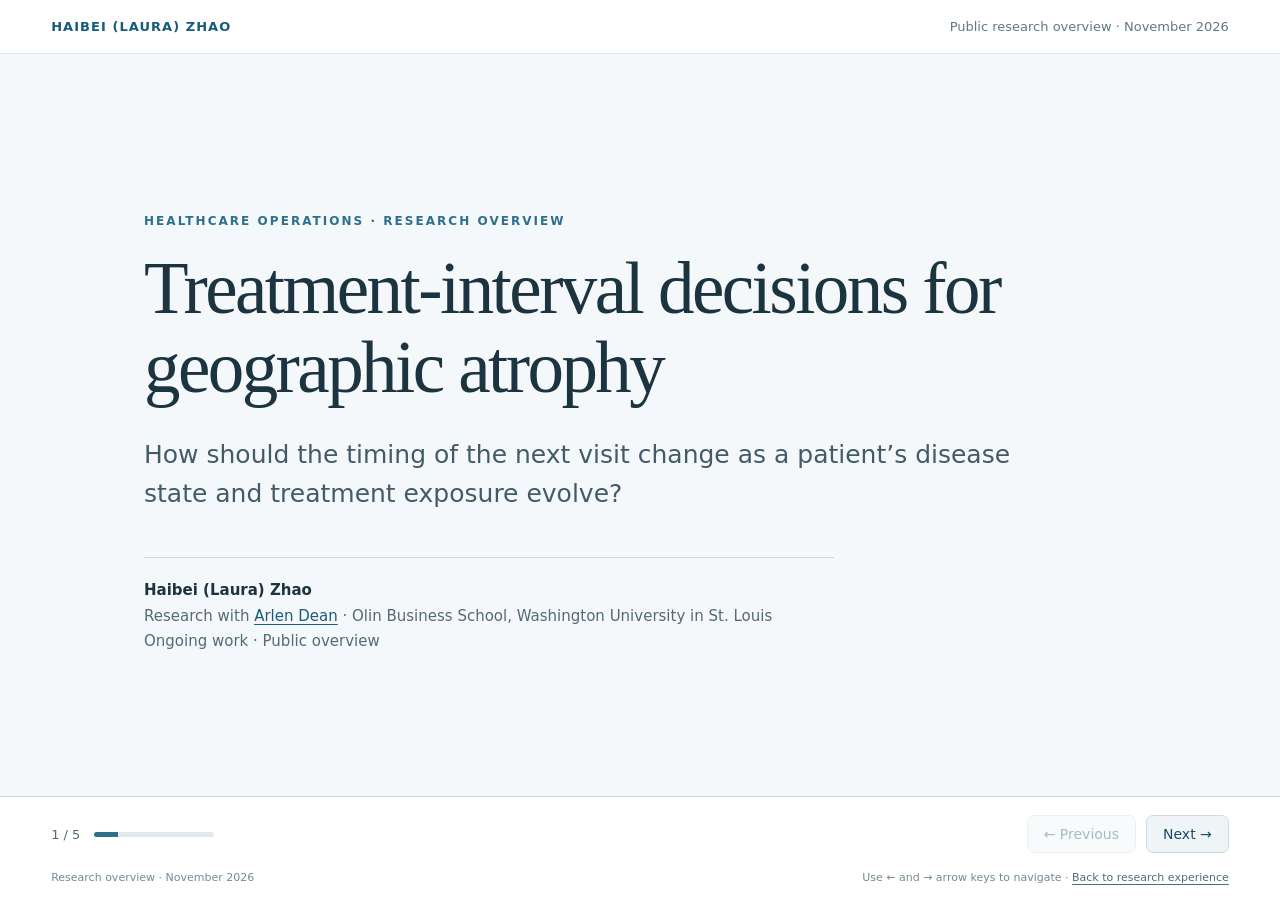
==== research/healthcare-operations.html @ 56111bc7 "Publish research overview and academic focus update" ====
<!doctype html>
<html lang="en">
<head>
  <meta charset="utf-8">
  <meta name="viewport" content="width=device-width, initial-scale=1">
  <meta name="research-publication" content="overview-only">
  <meta name="description" content="A public research overview of treatment-interval decisions for geographic atrophy, a project by Haibei Zhao with Arlen Dean.">
  <meta name="theme-color" content="#f5f8fa">
  <link rel="canonical" href="https://haibeizhao-laura.github.io/research/healthcare-operations.html">
  <title>Treatment-interval decisions for geographic atrophy · Research overview</title>
  <style>
    :root{font-family:Inter,ui-sans-serif,system-ui,-apple-system,BlinkMacSystemFont,"Segoe UI",sans-serif;color:#1c3440;background:#f5f8fa;font-synthesis:none}
    *{box-sizing:border-box}body{margin:0;min-width:320px}a{color:#185c7b;text-underline-offset:3px}a:hover{color:#0b415b}a:focus-visible,button:focus-visible{outline:3px solid #d8913a;outline-offset:4px}.shell{min-height:100svh;display:flex;flex-direction:column}.topbar{display:flex;align-items:center;justify-content:space-between;gap:20px;padding:19px clamp(22px,4vw,58px);background:#fff;border-bottom:1px solid #dce5e9}.brand{font-size:13px;font-weight:700;letter-spacing:.08em;text-decoration:none;text-transform:uppercase}.top-note{color:#607884;font-size:13px;text-align:right}.main{width:min(1120px,100%);margin:auto;padding:clamp(30px,5vw,68px) clamp(22px,5vw,64px) 30px;flex:1;display:flex;flex-direction:column;justify-content:center}.slide{animation:appear .28s ease-out}.slide[hidden]{display:none}@keyframes appear{from{opacity:.3;transform:translateY(7px)}to{opacity:1;transform:none}}.eyebrow{font-size:12px;font-weight:700;text-transform:uppercase;letter-spacing:.17em;color:#2e708c;margin:0 0 22px}.slide h1{font-family:Georgia,"Times New Roman",serif;font-weight:400;font-size:clamp(42px,5.7vw,78px);line-height:1.08;letter-spacing:-.035em;max-width:920px;margin:0 0 28px}.slide h2{font-family:Georgia,"Times New Roman",serif;font-weight:400;font-size:clamp(32px,4.4vw,58px);line-height:1.14;letter-spacing:-.025em;margin:0 0 26px}.lead{font-size:clamp(18px,2.1vw,25px);line-height:1.55;color:#425b68;max-width:880px;margin:0 0 30px}.byline{margin-top:44px;padding-top:20px;border-top:1px solid #c9d8df;max-width:690px;color:#536b76;font-size:15px;line-height:1.7}.byline strong{color:#1c3440}.grid{display:grid;grid-template-columns:repeat(2,minmax(0,1fr));gap:20px;margin:34px 0 0}.card{background:#fff;border:1px solid #d9e5e9;border-radius:12px;padding:clamp(20px,3vw,32px);box-shadow:0 8px 24px rgba(20,56,73,.035)}.card .num{display:block;color:#2e708c;font-size:12px;font-weight:700;letter-spacing:.12em;margin-bottom:17px}.card h3{font-size:20px;margin:0 0 12px}.card p{color:#4b626d;line-height:1.7;margin:0;font-size:16px}.source-note{color:#657b85;font-size:13px;line-height:1.65;margin:25px 0 0}.flow{display:grid;grid-template-columns:repeat(3,minmax(0,1fr));gap:16px;margin:36px 0}.step{position:relative;background:#fff;border:1px solid #d5e2e8;border-top:4px solid #317b9c;border-radius:10px;padding:22px}.step:not(:last-child):after{content:"→";position:absolute;right:-21px;top:44%;color:#2e708c;font-size:23px;z-index:1}.step b{display:block;font-size:17px;margin-bottom:10px}.step span{display:block;color:#506873;line-height:1.6}.question{background:#e6f1f5;border-left:4px solid #2e708c;border-radius:0 10px 10px 0;padding:28px clamp(24px,4vw,42px);font-family:Georgia,"Times New Roman",serif;font-size:clamp(22px,2.7vw,32px);line-height:1.45;max-width:950px;margin:30px 0}.list{font-size:19px;line-height:1.6;color:#425b68;max-width:900px;padding-left:25px}.list li{padding-left:6px;margin:0 0 15px}.list li::marker{color:#317b9c}.refs{list-style:none;padding:0;max-width:880px}.refs li{border-bottom:1px solid #d7e1e5;padding:14px 0;line-height:1.55}.refs a{font-size:17px;font-weight:600}.refs span{display:block;font-size:13px;color:#5c7480;margin-top:4px}.controls{display:flex;align-items:center;justify-content:space-between;gap:20px;border-top:1px solid #cddce2;padding:18px clamp(22px,4vw,58px);background:#fff}.buttons{display:flex;gap:10px}.buttons button{font:inherit;font-size:14px;background:#eff5f7;border:1px solid #cddce2;color:#174b64;border-radius:7px;padding:10px 16px;cursor:pointer}.buttons button:hover:not(:disabled){background:#dcecf2}.buttons button:disabled{opacity:.38;cursor:default}.progress{display:flex;align-items:center;gap:14px;font-size:13px;color:#526a75}.track{width:120px;height:5px;background:#e0ebef;border-radius:6px;overflow:hidden}.fill{display:block;height:100%;background:#2e708c;transition:width .2s ease}.bottom{display:flex;justify-content:space-between;gap:20px;padding:0 clamp(22px,4vw,58px) 16px;background:#fff;color:#758992;font-size:11px}.bottom a{color:#526a75}@media(max-width:700px){.main{justify-content:flex-start}.grid,.flow{grid-template-columns:1fr}.flow{gap:13px}.step:not(:last-child):after{content:"↓";right:20px;top:auto;bottom:-24px}.top-note{font-size:11px}.progress .track{width:55px}.bottom{display:block}.bottom span{display:block;margin-bottom:5px}}@media(prefers-reduced-motion:reduce){.slide{animation:none}.fill{transition:none}}@media print{.topbar,.controls,.bottom{display:none}.main{display:block;padding:0}.slide,.slide[hidden]{display:block;break-after:page;min-height:90vh;animation:none;padding:30px 0}.slide:last-child{break-after:auto}body{background:#fff}}
  </style>
</head>
<body>
<div class="shell">
  <header class="topbar"><a class="brand" href="../index.html#interests">Haibei (Laura) Zhao</a><span class="top-note">Public research overview · November 2026</span></header>
  <main class="main" id="main">
    <section class="slide" aria-labelledby="slide-1-title">
      <p class="eyebrow">Healthcare operations · Research overview</p>
      <h1 id="slide-1-title">Treatment-interval decisions for geographic atrophy</h1>
      <p class="lead">How should the timing of the next visit change as a patient’s disease state and treatment exposure evolve?</p>
      <p class="byline"><strong>Haibei (Laura) Zhao</strong><br>Research with <a href="https://arlendean.com/">Arlen Dean</a> · Olin Business School, Washington University in St. Louis<br>Ongoing work · Public overview</p>
    </section>
    <section class="slide" aria-labelledby="slide-2-title">
      <p class="eyebrow">01 · Clinical setting</p>
      <h2 id="slide-2-title">Why geographic atrophy?</h2>
      <p class="lead">Geographic atrophy (GA) is an advanced form of dry age-related macular degeneration. As damaged areas of the retina expand, central vision can be affected.</p>
      <div class="grid"><div class="card"><span class="num">DISEASE</span><h3>Progressive tissue loss</h3><p>The location of remaining tissue matters: damage near the center of vision can have different functional consequences from damage elsewhere.</p></div><div class="card"><span class="num">TREATMENT</span><h3>Benefits and risks</h3><p>Complement-inhibitor injections can slow GA lesion growth. Treatment is also associated with a risk of neovascular AMD, which requires monitoring.</p></div></div>
      <p class="source-note">Clinical context: <a href="https://www.nei.nih.gov/research-and-training/research-news/story-discovery-nei-funded-research-paves-way-new-dry-amd-drugs">National Eye Institute</a> · <a href="https://dailymed.nlm.nih.gov/dailymed/lookup.cfm?setid=b4434e61-9ec9-4e0e-bd60-45aaa0a87e64">Syfovre U.S. prescribing information</a></p>
    </section>
    <section class="slide" aria-labelledby="slide-3-title">
      <p class="eyebrow">02 · Decision setting</p>
      <h2 id="slide-3-title">The next visit is a decision</h2>
      <p class="lead">At a visit, the care team observes the current state and chooses when to see the patient again. The return date affects examination timing and, if appropriate, the next treatment.</p>
      <div class="flow"><div class="step"><b>Observe today</b><span>Review retinal status and prior treatment.</span></div><div class="step"><b>Choose an interval</b><span>Schedule the next examination, sooner or later.</span></div><div class="step"><b>Update at return</b><span>Reassess the eye and make the next decision with new information.</span></div></div>
      <p class="source-note">This diagram is a research schematic, not a clinical recommendation or treatment schedule.</p>
    </section>
    <section class="slide" aria-labelledby="slide-4-title">
      <p class="eyebrow">03 · Research question</p>
      <h2 id="slide-4-title">What should guide the interval?</h2>
      <div class="question">As the retinal lesion and treatment exposure change, when is an earlier return worth its costs, and when is a later return preferable?</div>
      <ul class="list"><li>How much protectable tissue remains, and where is it?</li><li>How might the next interval change treatment benefit, neovascular risk, and detection timing?</li><li>How should these considerations be balanced with the burden of additional visits?</li></ul>
      <p class="source-note">These are motivating research questions. The modeling assumptions, methods, and results are under development.</p>
    </section>
    <section class="slide" aria-labelledby="slide-5-title">
      <p class="eyebrow">04 · Context and sources</p>
      <h2 id="slide-5-title">Where this question comes from</h2>
      <p class="lead">Clinical evidence describes GA progression and treatment outcomes. The operations question is how to use evolving information when choosing the next visit.</p>
      <ul class="refs"><li><a href="https://www.nei.nih.gov/research-and-training/research-news/story-discovery-nei-funded-research-paves-way-new-dry-amd-drugs">National Eye Institute · GA and its treatments</a><span>Clinical background.</span></li><li><a href="https://dailymed.nlm.nih.gov/dailymed/lookup.cfm?setid=b4434e61-9ec9-4e0e-bd60-45aaa0a87e64">Syfovre · U.S. prescribing information</a><span>Approved dosing range and neovascular AMD warning.</span></li><li><a href="https://pubmed.ncbi.nlm.nih.gov/37865470/">Heier et al. · OAKS and DERBY trials</a><span>Evidence on GA lesion growth and treatment safety.</span></li><li><a href="https://pubmed.ncbi.nlm.nih.gov/35948209/">Vogl et al. · Spatial GA progression</a><span>Motivation for considering lesion location.</span></li></ul>
    </section>
  </main>
  <nav class="controls" aria-label="Slide controls"><div class="progress"><span id="count" aria-live="polite">1 / 5</span><span class="track" aria-hidden="true"><span class="fill" id="fill" style="width:20%"></span></span></div><div class="buttons"><button id="prev" type="button" disabled aria-label="Previous slide">← Previous</button><button id="next" type="button" aria-label="Next slide">Next →</button></div></nav>
  <footer class="bottom"><span>Research overview · November 2026</span><span>Use ← and → arrow keys to navigate · <a href="../index.html#interests">Back to research experience</a></span></footer>
</div>
<script>
  (()=>{const slides=[...document.querySelectorAll('.slide')],count=document.getElementById('count'),fill=document.getElementById('fill'),prev=document.getElementById('prev'),next=document.getElementById('next');let current=0;function show(index){current=Math.max(0,Math.min(slides.length-1,index));slides.forEach((slide,i)=>{slide.hidden=i!==current});count.textContent=`${current+1} / ${slides.length}`;fill.style.width=`${(current+1)/slides.length*100}%`;prev.disabled=current===0;next.disabled=current===slides.length-1;document.title=`${slides[current].querySelector('h1,h2').textContent} · Research overview`;window.scrollTo({top:0,behavior:'instant'})}prev.addEventListener('click',()=>show(current-1));next.addEventListener('click',()=>show(current+1));document.addEventListener('keydown',event=>{if(event.altKey||event.ctrlKey||event.metaKey||/^(INPUT|TEXTAREA|SELECT)$/.test(document.activeElement.tagName))return;if(event.key==='ArrowRight'){event.preventDefault();show(current+1)}else if(event.key==='ArrowLeft'){event.preventDefault();show(current-1)}});show(0)})();
</script>
</body>
</html>
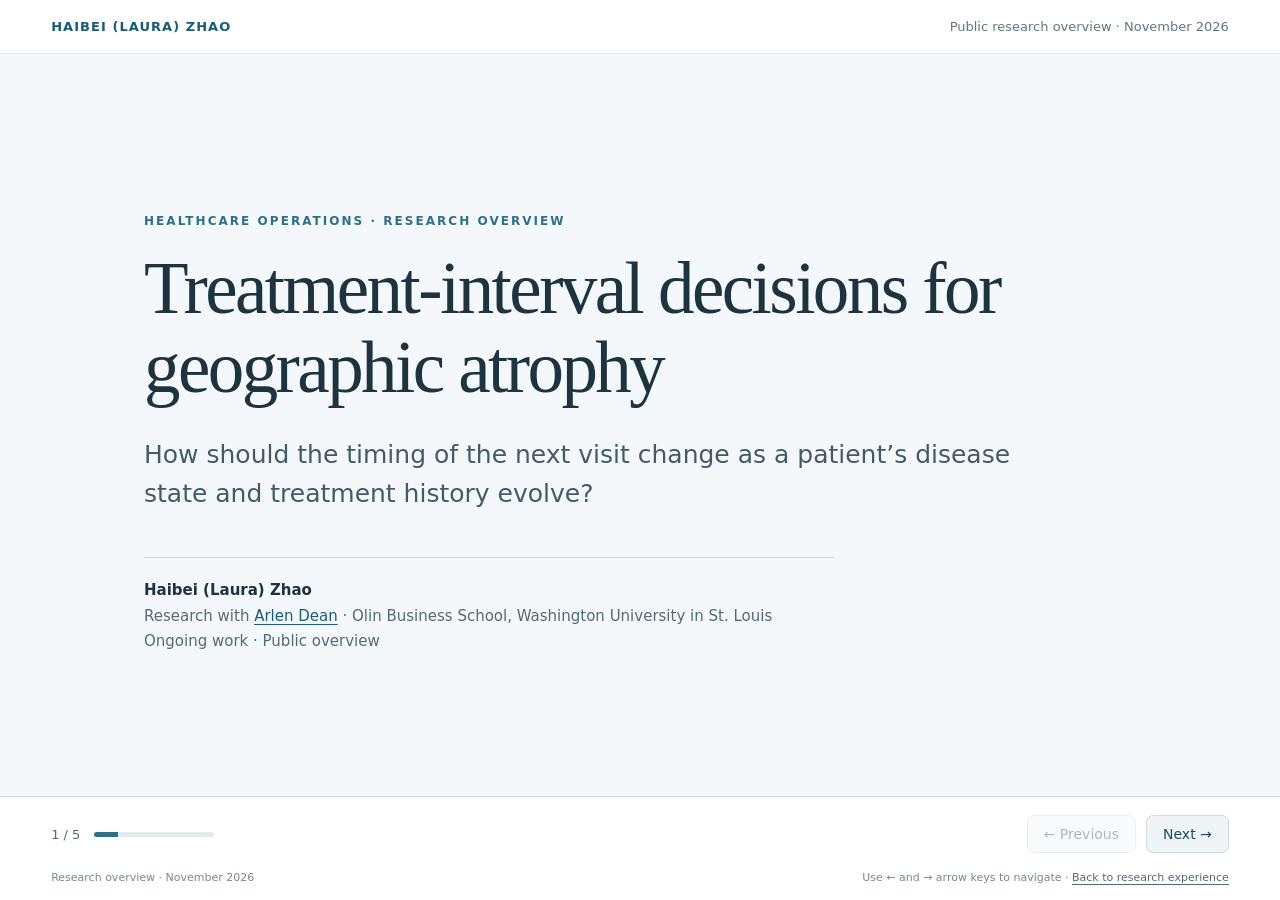
==== commit 2573866e: "Clarify stable public GA research framing" ====
--- a/research/healthcare-operations.html
+++ b/research/healthcare-operations.html
@@ -20,7 +20,7 @@
     <section class="slide" aria-labelledby="slide-1-title">
       <p class="eyebrow">Healthcare operations · Research overview</p>
       <h1 id="slide-1-title">Treatment-interval decisions for geographic atrophy</h1>
-      <p class="lead">How should the timing of the next visit change as a patient’s disease state and treatment exposure evolve?</p>
+      <p class="lead">How should the timing of the next visit change as a patient’s disease state and treatment history evolve?</p>
       <p class="byline"><strong>Haibei (Laura) Zhao</strong><br>Research with <a href="https://arlendean.com/">Arlen Dean</a> · Olin Business School, Washington University in St. Louis<br>Ongoing work · Public overview</p>
     </section>
     <section class="slide" aria-labelledby="slide-2-title">
@@ -40,7 +40,7 @@
     <section class="slide" aria-labelledby="slide-4-title">
       <p class="eyebrow">03 · Research question</p>
       <h2 id="slide-4-title">What should guide the interval?</h2>
-      <div class="question">As the retinal lesion and treatment exposure change, when is an earlier return worth its costs, and when is a later return preferable?</div>
+      <div class="question">As the retinal status and treatment history change, when is an earlier return worth its costs, and when is a later return preferable?</div>
       <ul class="list"><li>How much protectable tissue remains, and where is it?</li><li>How might the next interval change treatment benefit, neovascular risk, and detection timing?</li><li>How should these considerations be balanced with the burden of additional visits?</li></ul>
       <p class="source-note">These are motivating research questions. The modeling assumptions, methods, and results are under development.</p>
     </section>
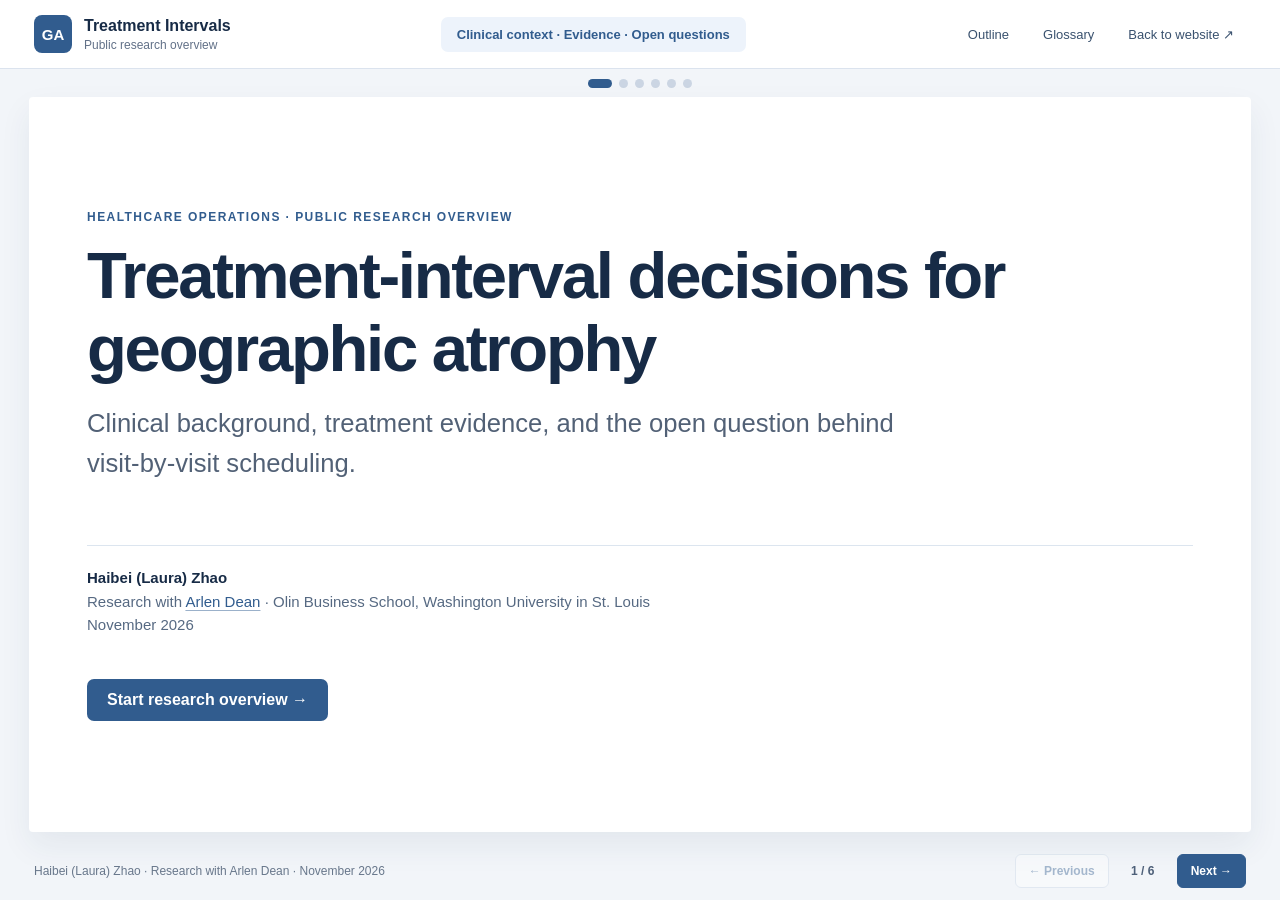
==== commit 95b65812: "Publish expanded GA research overview" ====
--- a/research/healthcare-operations.html
+++ b/research/healthcare-operations.html
@@ -4,58 +4,96 @@
   <meta charset="utf-8">
   <meta name="viewport" content="width=device-width, initial-scale=1">
   <meta name="research-publication" content="overview-only">
-  <meta name="description" content="A public research overview of treatment-interval decisions for geographic atrophy, a project by Haibei Zhao with Arlen Dean.">
-  <meta name="theme-color" content="#f5f8fa">
+  <meta name="description" content="Research overview: clinical context, treatment evidence, and open questions in geographic atrophy visit scheduling. Haibei (Laura) Zhao with Arlen Dean.">
+  <meta name="theme-color" content="#f2f5f9">
   <link rel="canonical" href="https://haibeizhao-laura.github.io/research/healthcare-operations.html">
-  <title>Treatment-interval decisions for geographic atrophy · Research overview</title>
+  <title>Treatment-interval decisions for GA · Research overview</title>
   <style>
-    :root{font-family:Inter,ui-sans-serif,system-ui,-apple-system,BlinkMacSystemFont,"Segoe UI",sans-serif;color:#1c3440;background:#f5f8fa;font-synthesis:none}
-    *{box-sizing:border-box}body{margin:0;min-width:320px}a{color:#185c7b;text-underline-offset:3px}a:hover{color:#0b415b}a:focus-visible,button:focus-visible{outline:3px solid #d8913a;outline-offset:4px}.shell{min-height:100svh;display:flex;flex-direction:column}.topbar{display:flex;align-items:center;justify-content:space-between;gap:20px;padding:19px clamp(22px,4vw,58px);background:#fff;border-bottom:1px solid #dce5e9}.brand{font-size:13px;font-weight:700;letter-spacing:.08em;text-decoration:none;text-transform:uppercase}.top-note{color:#607884;font-size:13px;text-align:right}.main{width:min(1120px,100%);margin:auto;padding:clamp(30px,5vw,68px) clamp(22px,5vw,64px) 30px;flex:1;display:flex;flex-direction:column;justify-content:center}.slide{animation:appear .28s ease-out}.slide[hidden]{display:none}@keyframes appear{from{opacity:.3;transform:translateY(7px)}to{opacity:1;transform:none}}.eyebrow{font-size:12px;font-weight:700;text-transform:uppercase;letter-spacing:.17em;color:#2e708c;margin:0 0 22px}.slide h1{font-family:Georgia,"Times New Roman",serif;font-weight:400;font-size:clamp(42px,5.7vw,78px);line-height:1.08;letter-spacing:-.035em;max-width:920px;margin:0 0 28px}.slide h2{font-family:Georgia,"Times New Roman",serif;font-weight:400;font-size:clamp(32px,4.4vw,58px);line-height:1.14;letter-spacing:-.025em;margin:0 0 26px}.lead{font-size:clamp(18px,2.1vw,25px);line-height:1.55;color:#425b68;max-width:880px;margin:0 0 30px}.byline{margin-top:44px;padding-top:20px;border-top:1px solid #c9d8df;max-width:690px;color:#536b76;font-size:15px;line-height:1.7}.byline strong{color:#1c3440}.grid{display:grid;grid-template-columns:repeat(2,minmax(0,1fr));gap:20px;margin:34px 0 0}.card{background:#fff;border:1px solid #d9e5e9;border-radius:12px;padding:clamp(20px,3vw,32px);box-shadow:0 8px 24px rgba(20,56,73,.035)}.card .num{display:block;color:#2e708c;font-size:12px;font-weight:700;letter-spacing:.12em;margin-bottom:17px}.card h3{font-size:20px;margin:0 0 12px}.card p{color:#4b626d;line-height:1.7;margin:0;font-size:16px}.source-note{color:#657b85;font-size:13px;line-height:1.65;margin:25px 0 0}.flow{display:grid;grid-template-columns:repeat(3,minmax(0,1fr));gap:16px;margin:36px 0}.step{position:relative;background:#fff;border:1px solid #d5e2e8;border-top:4px solid #317b9c;border-radius:10px;padding:22px}.step:not(:last-child):after{content:"→";position:absolute;right:-21px;top:44%;color:#2e708c;font-size:23px;z-index:1}.step b{display:block;font-size:17px;margin-bottom:10px}.step span{display:block;color:#506873;line-height:1.6}.question{background:#e6f1f5;border-left:4px solid #2e708c;border-radius:0 10px 10px 0;padding:28px clamp(24px,4vw,42px);font-family:Georgia,"Times New Roman",serif;font-size:clamp(22px,2.7vw,32px);line-height:1.45;max-width:950px;margin:30px 0}.list{font-size:19px;line-height:1.6;color:#425b68;max-width:900px;padding-left:25px}.list li{padding-left:6px;margin:0 0 15px}.list li::marker{color:#317b9c}.refs{list-style:none;padding:0;max-width:880px}.refs li{border-bottom:1px solid #d7e1e5;padding:14px 0;line-height:1.55}.refs a{font-size:17px;font-weight:600}.refs span{display:block;font-size:13px;color:#5c7480;margin-top:4px}.controls{display:flex;align-items:center;justify-content:space-between;gap:20px;border-top:1px solid #cddce2;padding:18px clamp(22px,4vw,58px);background:#fff}.buttons{display:flex;gap:10px}.buttons button{font:inherit;font-size:14px;background:#eff5f7;border:1px solid #cddce2;color:#174b64;border-radius:7px;padding:10px 16px;cursor:pointer}.buttons button:hover:not(:disabled){background:#dcecf2}.buttons button:disabled{opacity:.38;cursor:default}.progress{display:flex;align-items:center;gap:14px;font-size:13px;color:#526a75}.track{width:120px;height:5px;background:#e0ebef;border-radius:6px;overflow:hidden}.fill{display:block;height:100%;background:#2e708c;transition:width .2s ease}.bottom{display:flex;justify-content:space-between;gap:20px;padding:0 clamp(22px,4vw,58px) 16px;background:#fff;color:#758992;font-size:11px}.bottom a{color:#526a75}@media(max-width:700px){.main{justify-content:flex-start}.grid,.flow{grid-template-columns:1fr}.flow{gap:13px}.step:not(:last-child):after{content:"↓";right:20px;top:auto;bottom:-24px}.top-note{font-size:11px}.progress .track{width:55px}.bottom{display:block}.bottom span{display:block;margin-bottom:5px}}@media(prefers-reduced-motion:reduce){.slide{animation:none}.fill{transition:none}}@media print{.topbar,.controls,.bottom{display:none}.main{display:block;padding:0}.slide,.slide[hidden]{display:block;break-after:page;min-height:90vh;animation:none;padding:30px 0}.slide:last-child{break-after:auto}body{background:#fff}}
+    :root{font-family:Inter,-apple-system,BlinkMacSystemFont,"Segoe UI",Arial,sans-serif;color:#172b46;background:#f2f5f9;font-synthesis:none}
+    *{box-sizing:border-box}html{scroll-behavior:smooth}body{margin:0;min-width:320px}button{font:inherit}a{color:#315c8e;text-underline-offset:3px;text-decoration-color:#9bb1ca}a:hover{text-decoration-color:currentColor}button:focus-visible,a:focus-visible{outline:3px solid #e5a844;outline-offset:3px}.app{min-height:100svh;display:flex;flex-direction:column}.topbar{min-height:69px;padding:11px clamp(16px,3vw,34px);display:flex;align-items:center;justify-content:space-between;gap:20px;background:white;border-bottom:1px solid #dbe3ee}.brand{display:flex;align-items:center;gap:12px;color:#172b46;text-decoration:none;font-weight:700;font-size:16px;white-space:nowrap}.brand-mark{display:grid;place-items:center;width:38px;height:38px;background:#315c8e;color:white;border-radius:8px;font-size:15px}.brand-text small{display:block;font-size:12px;font-weight:400;color:#627188;margin-top:3px}.head-actions{display:flex;align-items:center;gap:10px}.head-actions button,.head-actions a{border:0;background:transparent;color:#3a526f;font-size:13px;padding:9px 12px;text-decoration:none;cursor:pointer;border-radius:6px}.head-actions button:hover,.head-actions a:hover{background:#edf3fa}.chapter{color:#315c8e;background:#edf3fb;padding:10px 16px;border-radius:7px;font-size:13px;font-weight:650}.dots{display:flex;align-items:center;justify-content:center;gap:7px;height:28px}.dot{width:9px;height:9px;padding:0;border-radius:50%;border:0;background:#cbd5e3;cursor:pointer}.dot[aria-current="true"]{width:24px;border-radius:9px;background:#315c8e}.dot:hover{background:#7897bc}.deck{flex:1;width:100%;padding:0 clamp(14px,2.3vw,34px) 10px;display:flex;align-items:stretch}.slide{background:#fff;border-radius:4px;box-shadow:0 14px 32px rgba(30,54,86,.07);padding:clamp(28px,3.8vw,55px) clamp(26px,4.5vw,66px);width:min(1400px,100%);margin:0 auto;min-height:530px;display:flex;flex-direction:column;animation:appear .22s ease-out}.slide[hidden]{display:none}@keyframes appear{from{opacity:.3;transform:translateY(5px)}to{opacity:1;transform:none}}.eyebrow{font-size:12px;letter-spacing:.12em;font-weight:700;text-transform:uppercase;color:#315c8e;margin:0 0 12px}.slide h1{font-size:clamp(33px,3.35vw,50px);letter-spacing:-.035em;line-height:1.17;margin:0 0 12px;font-weight:700}.subtitle{font-size:clamp(15px,1.3vw,18px);line-height:1.6;color:#526176;max-width:1050px;margin:0 0 26px}.slide h2{font-size:18px;line-height:1.3;margin:0 0 10px}.slide h3{font-size:16px;line-height:1.3;margin:0 0 8px}.slide p{line-height:1.55}.term{display:inline;padding:0;border:0;border-bottom:1px dotted #617d9e;color:inherit;background:none;cursor:help;font:inherit}.term:hover{color:#315c8e}.cover{justify-content:center}.cover h1{font-size:clamp(43px,5.1vw,72px);max-width:950px;line-height:1.13;margin:0 0 18px}.cover .subtitle{font-size:clamp(19px,2vw,26px);max-width:840px}.credit{border-top:1px solid #dce5ef;padding-top:20px;margin-top:36px;color:#566982;font-size:15px;line-height:1.7}.credit strong{color:#172b46}.start{align-self:flex-start;background:#315c8e;color:white;border:0;border-radius:7px;padding:12px 20px;font-weight:650;cursor:pointer;margin-top:28px}.start:hover{background:#204a7e}.pathway{display:flex;align-items:center;justify-content:center;gap:10px;margin:8px auto 25px;flex-wrap:wrap}.pathway span{background:#f5f7fa;border:1px solid #dce4ee;border-radius:7px;padding:9px 16px;font-size:14px;font-weight:650}.pathway span:last-child{background:#eaf1fa;border-color:#a9bdd4;color:#284c78}.pathway b{color:#8191a5}.grid{display:grid;grid-template-columns:repeat(2,minmax(0,1fr));gap:18px}.card{border:1px solid #d7e0ec;border-top:3px solid #7998bf;border-radius:5px;background:#f8fafd;padding:20px 22px;min-width:0}.card p{font-size:15px;margin:0 0 12px}.card p:last-child{margin-bottom:0}.card.green{background:#eef8f3;border-color:#c8dfd3;border-top-color:#6da68a}.card.blue{background:#edf3fb;border-color:#cbd9e9;border-top-color:#6c91c1}.card.warm{background:#fff8ec;border-color:#ead9b6;border-top-color:#cfa155}.bridge{border-left:3px solid #315c8e;background:#eef4fb;padding:13px 18px;border-radius:2px;margin:16px 0 0;font-size:15px;line-height:1.55}.sources{display:flex;flex-wrap:wrap;gap:7px 18px;font-size:12px;line-height:1.4;margin-top:auto;padding-top:15px;color:#6a778b}.sources a{white-space:normal}.small-note{color:#65758b;font-size:13px;line-height:1.5;margin:14px 0 0}.rate-label{font-size:12px;font-weight:650;margin:14px 0 9px;color:#3c4d62}.bar-row{display:grid;grid-template-columns:60px minmax(0,1fr) 35px;align-items:center;gap:8px;font-size:12px;margin:6px 0}.bar-track{height:8px;background:#e1e9f2;border-radius:3px;overflow:hidden}.bar-fill{display:block;height:100%;background:#557ba9;border-radius:3px}.bar-fill.sham{background:#94a7bd}.axis{display:flex;justify-content:space-between;margin:3px 36px 0 68px;color:#7a879a;font-size:10px}.cycle{display:grid;grid-template-columns:repeat(3,minmax(0,1fr));gap:18px;margin:6px 0 22px}.step{position:relative;border:1px solid #d7e0eb;border-top:3px solid #7998bf;background:#f8fafd;border-radius:5px;padding:19px 18px;min-width:0}.step:not(:last-child)::after{content:"→";position:absolute;right:-23px;top:46%;font-size:22px;color:#7690ae;z-index:1}.step strong{display:block;margin-bottom:8px}.step span{display:block;font-size:15px;line-height:1.55;color:#526176}.card .kicker{display:block;text-transform:uppercase;letter-spacing:.08em;font-size:11px;font-weight:700;color:#436a96;margin-bottom:8px}.literature{display:grid;grid-template-columns:repeat(3,minmax(0,1fr));gap:16px}.literature .card p{font-size:14px}.literature .card a{font-size:12px}.question{background:#eaf2fb;border-left:3px solid #315c8e;padding:16px 20px;margin:18px 0 0;border-radius:2px}.question h2{color:#315c8e;font-size:15px;margin:0 0 6px}.question p{margin:0;font-size:16px;line-height:1.6}.agenda{display:grid;grid-template-columns:repeat(3,minmax(0,1fr));gap:16px;margin:6px 0 18px}.agenda .card{min-height:170px}.agenda .card p{font-size:15px}.scope{font-size:13px;color:#62738b;background:#f5f7fa;border-left:3px solid #a6b6c9;padding:12px 16px;margin-top:auto}.footer{display:flex;justify-content:space-between;align-items:center;gap:20px;padding:12px clamp(16px,3vw,34px);font-size:12px;color:#68778b}.pager{display:flex;align-items:center;gap:10px}.pager button{border:1px solid #cad7e6;background:white;border-radius:6px;padding:9px 13px;color:#315c8e;cursor:pointer;font-weight:600}.pager button:hover:not(:disabled){background:#eaf1fa}.pager button:disabled{opacity:.4;cursor:default}.pager #next{background:#315c8e;border-color:#315c8e;color:#fff}.pager #next:hover:not(:disabled){background:#204a7e}.counter{min-width:48px;text-align:center;font-weight:700;color:#4e6079}.dialog{border:1px solid #b9cbe0;border-radius:10px;box-shadow:0 22px 75px rgba(14,32,57,.25);max-width:min(620px,calc(100vw - 32px));padding:28px}.dialog::backdrop{background:rgba(18,35,58,.45)}.dialog h2{font-size:23px;margin:0 0 12px}.dialog p{line-height:1.7;color:#526176}.dialog button.close{border:1px solid #c8d7e7;background:#f4f7fb;color:#315c8e;border-radius:5px;padding:8px 12px;cursor:pointer}.outline-list{display:grid;gap:8px;margin:20px 0}.outline-list button{text-align:left;border:1px solid #d7e0ec;background:#f7f9fc;border-radius:6px;color:#253c59;padding:11px 13px;cursor:pointer}.outline-list button:hover{background:#eaf1fa}@media(max-width:900px){.topbar{flex-wrap:wrap}.chapter{display:none}.slide{min-height:580px}.literature,.agenda{grid-template-columns:1fr}.literature .card,.agenda .card{min-height:0}.grid{grid-template-columns:1fr}.cycle{grid-template-columns:1fr}.step:not(:last-child)::after{content:"↓";right:16px;top:auto;bottom:-23px}.slide{padding:29px 24px}.sources{margin-top:10px}.footer{font-size:11px}}@media(max-width:550px){.topbar{gap:4px}.head-actions{margin-left:auto}.head-actions a{display:none}.head-actions button{padding:8px}.brand{font-size:14px}.slide h1{font-size:31px}.cover h1{font-size:42px}.subtitle{font-size:15px}.card{padding:16px}.bar-row{grid-template-columns:55px minmax(0,1fr) 28px}.footer>span{display:none}.footer{justify-content:flex-end}.pathway span{font-size:12px;padding:7px 9px}}@media(prefers-reduced-motion:reduce){html{scroll-behavior:auto}.slide{animation:none}}@media print{.topbar,.dots,.footer,.dialog{display:none!important}.deck{display:block;padding:0}.slide,.slide[hidden]{display:flex;min-height:90vh;box-shadow:none;break-after:page;animation:none}.slide:last-child{break-after:auto}}
   </style>
 </head>
 <body>
-<div class="shell">
-  <header class="topbar"><a class="brand" href="../index.html#interests">Haibei (Laura) Zhao</a><span class="top-note">Public research overview · November 2026</span></header>
-  <main class="main" id="main">
-    <section class="slide" aria-labelledby="slide-1-title">
-      <p class="eyebrow">Healthcare operations · Research overview</p>
-      <h1 id="slide-1-title">Treatment-interval decisions for geographic atrophy</h1>
-      <p class="lead">How should the timing of the next visit change as a patient’s disease state and treatment history evolve?</p>
-      <p class="byline"><strong>Haibei (Laura) Zhao</strong><br>Research with <a href="https://arlendean.com/">Arlen Dean</a> · Olin Business School, Washington University in St. Louis<br>Ongoing work · Public overview</p>
+<div class="app">
+  <header class="topbar">
+    <a class="brand" href="../index.html#interests" aria-label="Back to Haibei Zhao's research experience"><span class="brand-mark">GA</span><span class="brand-text">Treatment Intervals<small>Public research overview</small></span></a>
+    <span class="chapter">Clinical context · Evidence · Open questions</span>
+    <div class="head-actions"><button id="outline-button" type="button">Outline</button><button id="glossary-button" type="button">Glossary</button><a href="../index.html#interests">Back to website ↗</a></div>
+  </header>
+  <nav class="dots" id="dots" aria-label="Slides"></nav>
+  <main class="deck" id="main">
+    <section class="slide cover" aria-labelledby="cover-title">
+      <p class="eyebrow">Healthcare operations · Public research overview</p>
+      <h1 id="cover-title">Treatment-interval decisions for geographic atrophy</h1>
+      <p class="subtitle">Clinical background, treatment evidence, and the open question behind visit-by-visit scheduling.</p>
+      <p class="credit"><strong>Haibei (Laura) Zhao</strong><br>Research with <a href="https://arlendean.com/">Arlen Dean</a> · Olin Business School, Washington University in St. Louis<br>November 2026</p>
+      <button class="start" type="button" data-next>Start research overview →</button>
     </section>
-    <section class="slide" aria-labelledby="slide-2-title">
-      <p class="eyebrow">01 · Clinical setting</p>
-      <h2 id="slide-2-title">Why geographic atrophy?</h2>
-      <p class="lead">Geographic atrophy (GA) is an advanced form of dry age-related macular degeneration. As damaged areas of the retina expand, central vision can be affected.</p>
-      <div class="grid"><div class="card"><span class="num">DISEASE</span><h3>Progressive tissue loss</h3><p>The location of remaining tissue matters: damage near the center of vision can have different functional consequences from damage elsewhere.</p></div><div class="card"><span class="num">TREATMENT</span><h3>Benefits and risks</h3><p>Complement-inhibitor injections can slow GA lesion growth. Treatment is also associated with a risk of neovascular AMD, which requires monitoring.</p></div></div>
-      <p class="source-note">Clinical context: <a href="https://www.nei.nih.gov/research-and-training/research-news/story-discovery-nei-funded-research-paves-way-new-dry-amd-drugs">National Eye Institute</a> · <a href="https://dailymed.nlm.nih.gov/dailymed/lookup.cfm?setid=b4434e61-9ec9-4e0e-bd60-45aaa0a87e64">Syfovre U.S. prescribing information</a></p>
+
+    <section class="slide" aria-labelledby="pathway-title">
+      <p class="eyebrow">01 · Clinical background</p>
+      <h1 id="pathway-title">Dry and wet <button class="term" data-term="AMD">AMD</button></h1>
+      <p class="subtitle">AMD affects the macula. As the disease advances, an eye can develop geographic atrophy, neovascular AMD, or both.</p>
+      <div class="pathway" aria-label="Possible progression from early to late AMD"><span>Early AMD</span><b>→</b><span>Intermediate AMD</span><b>→</b><span>Late AMD</span></div>
+      <div class="grid">
+        <div class="card green"><h2><button class="term" data-term="GA">GA</button> · Late dry AMD</h2><p>Retinal tissue is lost in patches. Lesions can enlarge toward the fovea and impair central vision.</p><p><strong>Our research starts here:</strong> before the first CNV event in the treated eye.</p></div>
+        <div class="card blue"><h2><button class="term" data-term="nAMD">nAMD</button> · Wet AMD</h2><p>Abnormal blood vessels can leak fluid or blood and damage the macula. Anti-VEGF treatment helps control leakage.</p><p>Clinical management changes if CNV is detected.</p></div>
+      </div>
+      <p class="bridge">If <button class="term" data-term="CNV">CNV</button> develops in an eye with GA, the atrophy remains. A scheduling decision can affect when the event is detected.</p>
+      <div class="sources"><a href="https://pubmed.ncbi.nlm.nih.gov/23332590/" target="_blank" rel="noopener noreferrer">Ferris et al. · AMD classification ↗</a><a href="https://pubmed.ncbi.nlm.nih.gov/10328389/" target="_blank" rel="noopener noreferrer">Sunness et al. · CNV in eyes with GA ↗</a><a href="https://www.nei.nih.gov/eye-health-information/eye-conditions-and-diseases/age-related-macular-degeneration/treatments-wet-amd-advanced-neovascular-amd" target="_blank" rel="noopener noreferrer">National Eye Institute · Wet AMD care ↗</a></div>
     </section>
-    <section class="slide" aria-labelledby="slide-3-title">
-      <p class="eyebrow">02 · Decision setting</p>
-      <h2 id="slide-3-title">The next visit is a decision</h2>
-      <p class="lead">At a visit, the care team observes the current state and chooses when to see the patient again. The return date affects examination timing and, if appropriate, the next treatment.</p>
-      <div class="flow"><div class="step"><b>Observe today</b><span>Review retinal status and prior treatment.</span></div><div class="step"><b>Choose an interval</b><span>Schedule the next examination, sooner or later.</span></div><div class="step"><b>Update at return</b><span>Reassess the eye and make the next decision with new information.</span></div></div>
-      <p class="source-note">This diagram is a research schematic, not a clinical recommendation or treatment schedule.</p>
+
+    <section class="slide" aria-labelledby="treatment-title">
+      <p class="eyebrow">02 · Treatment evidence</p>
+      <h1 id="treatment-title">Current <button class="term" data-term="GA">GA</button> treatments</h1>
+      <p class="subtitle">Two U.S.-approved complement inhibitors slow GA lesion growth and have a neovascular safety signal. Pegcetacoplan motivates our interval question.</p>
+      <div class="grid">
+        <div class="card blue"><h2>Pegcetacoplan (Syfovre)</h2><p><strong>C3 inhibitor.</strong> OAKS and DERBY compared monthly and every-other-month dosing from baseline. The U.S. label specifies 25–60 days between doses.</p><div class="rate-label">Reported nAMD or CNV by month 24</div><div class="bar-row"><span>Monthly</span><span class="bar-track"><span class="bar-fill" style="width:80%"></span></span><strong>12%</strong></div><div class="bar-row"><span>EOM</span><span class="bar-track"><span class="bar-fill" style="width:47%"></span></span><strong>7%</strong></div><div class="bar-row"><span>Sham</span><span class="bar-track"><span class="bar-fill sham" style="width:20%"></span></span><strong>3%</strong></div><div class="axis"><span>0%</span><span>15%</span></div><div class="sources"><a href="https://dailymed.nlm.nih.gov/dailymed/lookup.cfm?setid=b4434e61-9ec9-4e0e-bd60-45aaa0a87e64" target="_blank" rel="noopener noreferrer">U.S. label §§2.2, 5.3 ↗</a><a href="https://pubmed.ncbi.nlm.nih.gov/37865470/" target="_blank" rel="noopener noreferrer">OAKS / DERBY ↗</a></div></div>
+        <div class="card"><h2>Avacincaptad pegol (Izervay)</h2><p><strong>C5 inhibitor.</strong> GATHER2 found slower lesion growth in year 1. The U.S. label specifies approximately monthly dosing.</p><div class="rate-label">Reported nAMD or CNV by month 12</div><div class="bar-row"><span>Monthly</span><span class="bar-track"><span class="bar-fill" style="width:47%"></span></span><strong>7%</strong></div><div class="bar-row"><span>Sham</span><span class="bar-track"><span class="bar-fill sham" style="width:27%"></span></span><strong>4%</strong></div><div class="axis"><span>0%</span><span>15%</span></div><div class="sources"><a href="https://dailymed.nlm.nih.gov/dailymed/drugInfo.cfm?setid=1642fe6a-dc26-4d20-ae6e-654af744e3bd" target="_blank" rel="noopener noreferrer">U.S. label §§2.2, 5.2 ↗</a><a href="https://pubmed.ncbi.nlm.nih.gov/37696275/" target="_blank" rel="noopener noreferrer">GATHER2 ↗</a></div></div>
+      </div>
+      <p class="small-note">The bars summarize separate trial programs and different follow-up periods; they are not a head-to-head comparison. The EMA declined European authorization for Syfovre in 2024, citing uncertainty about functional benefit and safety concerns. <a href="https://www.ema.europa.eu/en/medicines/human/EPAR/syfovre" target="_blank" rel="noopener noreferrer">EMA assessment ↗</a></p>
     </section>
-    <section class="slide" aria-labelledby="slide-4-title">
-      <p class="eyebrow">03 · Research question</p>
-      <h2 id="slide-4-title">What should guide the interval?</h2>
-      <div class="question">As the retinal status and treatment history change, when is an earlier return worth its costs, and when is a later return preferable?</div>
-      <ul class="list"><li>How much protectable tissue remains, and where is it?</li><li>How might the next interval change treatment benefit, neovascular risk, and detection timing?</li><li>How should these considerations be balanced with the burden of additional visits?</li></ul>
-      <p class="source-note">These are motivating research questions. The modeling assumptions, methods, and results are under development.</p>
+
+    <section class="slide" aria-labelledby="decision-title">
+      <p class="eyebrow">03 · Decision setting</p>
+      <h1 id="decision-title">Why choose the next interval at each visit?</h1>
+      <p class="subtitle">For an eye with GA, the selected interval sets the timing of the next examination and, if that examination is negative, the next dose.</p>
+      <div class="cycle" aria-label="One treatment scheduling cycle">
+        <div class="step"><strong>Today’s visit</strong><span>Observe the lesion pattern and treatment history. Give the scheduled dose.</span></div>
+        <div class="step"><strong>Choose the return date</strong><span>An earlier return may bring an earlier dose or earlier detection of CNV.</span></div>
+        <div class="step"><strong>At the next examination</strong><span>If CNV is absent, reassess and choose again. If detected, the care pathway changes.</span></div>
+      </div>
+      <div class="grid"><div class="card green"><h2>GA functional protection</h2><p>The value of another dose may depend on how much tissue remains at risk and where that tissue is located.</p></div><div class="card warm"><h2>CNV risk and consequences</h2><p>Treatment-related risk and the time until examination both matter when weighing a shorter against a longer interval.</p></div></div>
+      <p class="small-note">Conceptual research schematic; it is not an individualized treatment recommendation.</p>
     </section>
-    <section class="slide" aria-labelledby="slide-5-title">
-      <p class="eyebrow">04 · Context and sources</p>
-      <h2 id="slide-5-title">Where this question comes from</h2>
-      <p class="lead">Clinical evidence describes GA progression and treatment outcomes. The operations question is how to use evolving information when choosing the next visit.</p>
-      <ul class="refs"><li><a href="https://www.nei.nih.gov/research-and-training/research-news/story-discovery-nei-funded-research-paves-way-new-dry-amd-drugs">National Eye Institute · GA and its treatments</a><span>Clinical background.</span></li><li><a href="https://dailymed.nlm.nih.gov/dailymed/lookup.cfm?setid=b4434e61-9ec9-4e0e-bd60-45aaa0a87e64">Syfovre · U.S. prescribing information</a><span>Approved dosing range and neovascular AMD warning.</span></li><li><a href="https://pubmed.ncbi.nlm.nih.gov/37865470/">Heier et al. · OAKS and DERBY trials</a><span>Evidence on GA lesion growth and treatment safety.</span></li><li><a href="https://pubmed.ncbi.nlm.nih.gov/35948209/">Vogl et al. · Spatial GA progression</a><span>Motivation for considering lesion location.</span></li></ul>
+
+    <section class="slide" aria-labelledby="gap-title">
+      <p class="eyebrow">04 · Research gap</p>
+      <h1 id="gap-title">The gap in GA interval scheduling</h1>
+      <p class="subtitle">We study complement-inhibitor scheduling for GA before the first CNV event in the treated eye. Existing work informs different parts of this decision.</p>
+      <div class="literature">
+        <div class="card"><h2>Scheduling in established nAMD</h2><p>During anti-VEGF care, DeRoos et al. learn a patient’s maximum safe treatment interval from fluid recurrence by the next visit.</p><a href="https://journals.sagepub.com/doi/10.1177/10591478241281077" target="_blank" rel="noopener noreferrer">DeRoos et al. · MSTI ↗</a></div>
+        <div class="card"><h2>GA cost-effectiveness</h2><p>Patel et al. compare fixed monthly and every-other-month regimens using GA-related utility and CNV treatment costs. Cummings Joyner et al. examine an extrafoveal subgroup.</p><a href="https://pubmed.ncbi.nlm.nih.gov/37572871/" target="_blank" rel="noopener noreferrer">Patel et al. ↗</a> · <a href="https://www.ispor.org/docs/default-source/euro2023/isporeuropestevensee714-poster133629-pdf.pdf?sfvrsn=3f1999fa_0" target="_blank" rel="noopener noreferrer">Cummings Joyner et al. ↗</a></div>
+        <div class="card"><h2>Spatial GA progression</h2><p>Vogl et al. estimate local lesion growth and response to pegcetacoplan using spatial features, including distance to the fovea.</p><a href="https://pubmed.ncbi.nlm.nih.gov/35948209/" target="_blank" rel="noopener noreferrer">Vogl et al. ↗</a></div>
+      </div>
+      <div class="question"><h2>The open decision question</h2><p>As retinal status and treatment history change, when should the next visit be sooner or later, given the trade-off between GA protection and first-event CNV risk?</p></div>
+    </section>
+
+    <section class="slide" aria-labelledby="aim-title">
+      <p class="eyebrow">05 · Research direction</p>
+      <h1 id="aim-title">Dynamic interval decisions for GA</h1>
+      <p class="subtitle">Our goal is to connect the state of tissue that can still be protected with the value of returning sooner.</p>
+      <div class="agenda"><div class="card blue"><span class="kicker">Decision</span><h2>Choose at each visit</h2><p>Use the current retinal status and treatment history to choose the next interval, then update the decision as new observations arrive.</p></div><div class="card green"><span class="kicker">Trade-off</span><h2>Balance benefit and harm</h2><p>Consider GA-related functional protection alongside treatment-associated CNV risk, its consequences, and the burden of additional visits.</p></div><div class="card warm"><span class="kicker">Open questions</span><h2>Understand when choices change</h2><p>Which states favor a shorter or longer return? How much decision loss might arise if treatment-induced CNV risk is ignored?</p></div></div>
+      <p class="scope">This page presents the clinical motivation and research questions. The model, methods, and analytical results remain under development and are not part of this public overview.</p>
     </section>
   </main>
-  <nav class="controls" aria-label="Slide controls"><div class="progress"><span id="count" aria-live="polite">1 / 5</span><span class="track" aria-hidden="true"><span class="fill" id="fill" style="width:20%"></span></span></div><div class="buttons"><button id="prev" type="button" disabled aria-label="Previous slide">← Previous</button><button id="next" type="button" aria-label="Next slide">Next →</button></div></nav>
-  <footer class="bottom"><span>Research overview · November 2026</span><span>Use ← and → arrow keys to navigate · <a href="../index.html#interests">Back to research experience</a></span></footer>
+  <footer class="footer"><span>Haibei (Laura) Zhao · Research with Arlen Dean · November 2026</span><div class="pager"><button id="prev" type="button" aria-label="Previous slide">← Previous</button><span id="counter" class="counter" aria-live="polite">1 / 6</span><button id="next" type="button" aria-label="Next slide">Next →</button></div></footer>
 </div>
+<dialog id="outline-dialog" class="dialog" aria-labelledby="outline-title"><h2 id="outline-title">Slide outline</h2><div id="outline-list" class="outline-list"></div><button class="close" type="button" data-close>Close</button></dialog>
+<dialog id="glossary-dialog" class="dialog" aria-labelledby="glossary-title"><h2 id="glossary-title">Terms in this overview</h2><p><strong>AMD</strong> · Age-related macular degeneration.</p><p><strong>GA</strong> · Geographic atrophy, a late form of dry AMD.</p><p><strong>nAMD</strong> · Neovascular, or wet, AMD.</p><p><strong>CNV</strong> · Choroidal neovascularization, abnormal blood-vessel growth beneath the retina.</p><p><strong>EOM</strong> · Every other month.</p><p><strong>Anti-VEGF</strong> · Treatment targeting vascular endothelial growth factor to control abnormal blood-vessel activity.</p><button class="close" type="button" data-close>Close</button></dialog>
+<dialog id="term-dialog" class="dialog" aria-labelledby="term-title"><h2 id="term-title"></h2><p id="term-definition"></p><button class="close" type="button" data-close>Close</button></dialog>
 <script>
-  (()=>{const slides=[...document.querySelectorAll('.slide')],count=document.getElementById('count'),fill=document.getElementById('fill'),prev=document.getElementById('prev'),next=document.getElementById('next');let current=0;function show(index){current=Math.max(0,Math.min(slides.length-1,index));slides.forEach((slide,i)=>{slide.hidden=i!==current});count.textContent=`${current+1} / ${slides.length}`;fill.style.width=`${(current+1)/slides.length*100}%`;prev.disabled=current===0;next.disabled=current===slides.length-1;document.title=`${slides[current].querySelector('h1,h2').textContent} · Research overview`;window.scrollTo({top:0,behavior:'instant'})}prev.addEventListener('click',()=>show(current-1));next.addEventListener('click',()=>show(current+1));document.addEventListener('keydown',event=>{if(event.altKey||event.ctrlKey||event.metaKey||/^(INPUT|TEXTAREA|SELECT)$/.test(document.activeElement.tagName))return;if(event.key==='ArrowRight'){event.preventDefault();show(current+1)}else if(event.key==='ArrowLeft'){event.preventDefault();show(current-1)}});show(0)})();
+(()=>{const slides=[...document.querySelectorAll('.slide')],titles=['Overview','Dry and wet AMD','Current GA treatments','The next-visit decision','The research gap','Dynamic interval decisions'],dots=document.getElementById('dots'),counter=document.getElementById('counter'),prev=document.getElementById('prev'),next=document.getElementById('next'),outline=document.getElementById('outline-dialog'),glossary=document.getElementById('glossary-dialog'),termDialog=document.getElementById('term-dialog'),definitions={AMD:'Age-related macular degeneration, a condition affecting the central retina.',GA:'Geographic atrophy, a late form of dry age-related macular degeneration.',nAMD:'Neovascular (wet) age-related macular degeneration.',CNV:'Choroidal neovascularization: abnormal blood-vessel growth beneath the retina.'};let current=0;function show(i){current=Math.max(0,Math.min(slides.length-1,i));slides.forEach((s,n)=>s.hidden=n!==current);[...dots.children].forEach((d,n)=>d.setAttribute('aria-current',String(n===current)));counter.textContent=`${current+1} / ${slides.length}`;prev.disabled=current===0;next.disabled=current===slides.length-1;document.title=`${titles[current]} · GA Research Overview`;history.replaceState(null,'',`${location.pathname}${location.search}#slide=${current+1}`);window.scrollTo(0,0)}titles.forEach((title,i)=>{const b=document.createElement('button');b.type='button';b.className='dot';b.title=`${i+1}. ${title}`;b.setAttribute('aria-label',`${i+1}. ${title}`);b.addEventListener('click',()=>show(i));dots.append(b);const item=document.createElement('button');item.type='button';item.textContent=`${String(i+1).padStart(2,'0')} · ${title}`;item.addEventListener('click',()=>{outline.close();show(i)});document.getElementById('outline-list').append(item)});prev.addEventListener('click',()=>show(current-1));next.addEventListener('click',()=>show(current+1));document.querySelector('[data-next]').addEventListener('click',()=>show(current+1));document.getElementById('outline-button').addEventListener('click',()=>outline.showModal());document.getElementById('glossary-button').addEventListener('click',()=>glossary.showModal());document.querySelectorAll('[data-close]').forEach(b=>b.addEventListener('click',()=>b.closest('dialog').close()));document.querySelectorAll('.term').forEach(b=>b.addEventListener('click',()=>{const term=b.dataset.term;document.getElementById('term-title').textContent=term;document.getElementById('term-definition').textContent=definitions[term]||'';termDialog.showModal()}));document.addEventListener('keydown',e=>{if(e.altKey||e.ctrlKey||e.metaKey||document.querySelector('dialog[open]'))return;if(e.key==='ArrowRight'){e.preventDefault();show(current+1)}else if(e.key==='ArrowLeft'){e.preventDefault();show(current-1)}});const initial=Number(location.hash.match(/^#slide=(\d+)$/)?.[1]||1);show(initial-1)})();
 </script>
 </body>
 </html>
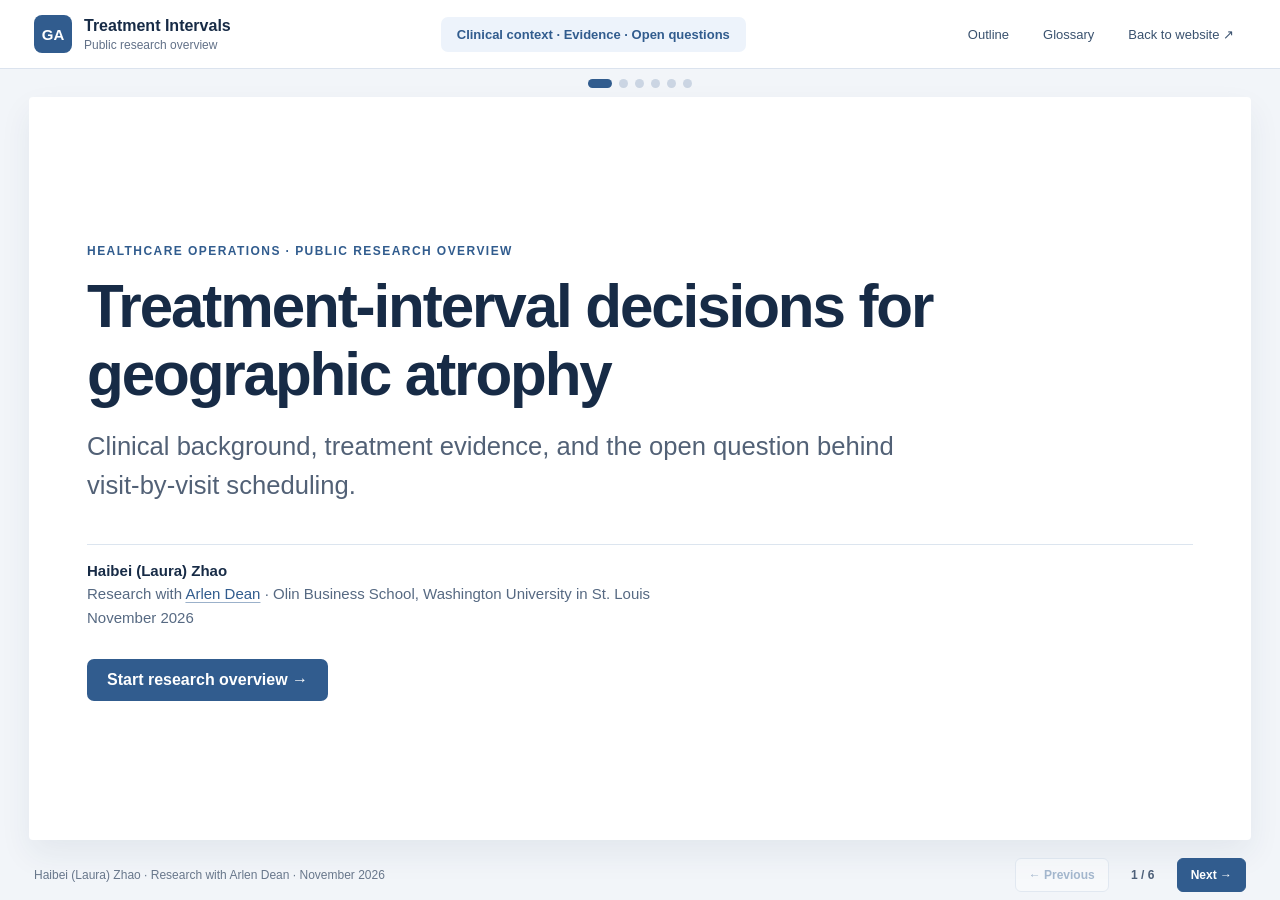
==== commit 2e5d0cd6: "Refine public GA overview layout" ====
--- a/research/healthcare-operations.html
+++ b/research/healthcare-operations.html
@@ -11,6 +11,7 @@
   <style>
     :root{font-family:Inter,-apple-system,BlinkMacSystemFont,"Segoe UI",Arial,sans-serif;color:#172b46;background:#f2f5f9;font-synthesis:none}
     *{box-sizing:border-box}html{scroll-behavior:smooth}body{margin:0;min-width:320px}button{font:inherit}a{color:#315c8e;text-underline-offset:3px;text-decoration-color:#9bb1ca}a:hover{text-decoration-color:currentColor}button:focus-visible,a:focus-visible{outline:3px solid #e5a844;outline-offset:3px}.app{min-height:100svh;display:flex;flex-direction:column}.topbar{min-height:69px;padding:11px clamp(16px,3vw,34px);display:flex;align-items:center;justify-content:space-between;gap:20px;background:white;border-bottom:1px solid #dbe3ee}.brand{display:flex;align-items:center;gap:12px;color:#172b46;text-decoration:none;font-weight:700;font-size:16px;white-space:nowrap}.brand-mark{display:grid;place-items:center;width:38px;height:38px;background:#315c8e;color:white;border-radius:8px;font-size:15px}.brand-text small{display:block;font-size:12px;font-weight:400;color:#627188;margin-top:3px}.head-actions{display:flex;align-items:center;gap:10px}.head-actions button,.head-actions a{border:0;background:transparent;color:#3a526f;font-size:13px;padding:9px 12px;text-decoration:none;cursor:pointer;border-radius:6px}.head-actions button:hover,.head-actions a:hover{background:#edf3fa}.chapter{color:#315c8e;background:#edf3fb;padding:10px 16px;border-radius:7px;font-size:13px;font-weight:650}.dots{display:flex;align-items:center;justify-content:center;gap:7px;height:28px}.dot{width:9px;height:9px;padding:0;border-radius:50%;border:0;background:#cbd5e3;cursor:pointer}.dot[aria-current="true"]{width:24px;border-radius:9px;background:#315c8e}.dot:hover{background:#7897bc}.deck{flex:1;width:100%;padding:0 clamp(14px,2.3vw,34px) 10px;display:flex;align-items:stretch}.slide{background:#fff;border-radius:4px;box-shadow:0 14px 32px rgba(30,54,86,.07);padding:clamp(28px,3.8vw,55px) clamp(26px,4.5vw,66px);width:min(1400px,100%);margin:0 auto;min-height:530px;display:flex;flex-direction:column;animation:appear .22s ease-out}.slide[hidden]{display:none}@keyframes appear{from{opacity:.3;transform:translateY(5px)}to{opacity:1;transform:none}}.eyebrow{font-size:12px;letter-spacing:.12em;font-weight:700;text-transform:uppercase;color:#315c8e;margin:0 0 12px}.slide h1{font-size:clamp(33px,3.35vw,50px);letter-spacing:-.035em;line-height:1.17;margin:0 0 12px;font-weight:700}.subtitle{font-size:clamp(15px,1.3vw,18px);line-height:1.6;color:#526176;max-width:1050px;margin:0 0 26px}.slide h2{font-size:18px;line-height:1.3;margin:0 0 10px}.slide h3{font-size:16px;line-height:1.3;margin:0 0 8px}.slide p{line-height:1.55}.term{display:inline;padding:0;border:0;border-bottom:1px dotted #617d9e;color:inherit;background:none;cursor:help;font:inherit}.term:hover{color:#315c8e}.cover{justify-content:center}.cover h1{font-size:clamp(43px,5.1vw,72px);max-width:950px;line-height:1.13;margin:0 0 18px}.cover .subtitle{font-size:clamp(19px,2vw,26px);max-width:840px}.credit{border-top:1px solid #dce5ef;padding-top:20px;margin-top:36px;color:#566982;font-size:15px;line-height:1.7}.credit strong{color:#172b46}.start{align-self:flex-start;background:#315c8e;color:white;border:0;border-radius:7px;padding:12px 20px;font-weight:650;cursor:pointer;margin-top:28px}.start:hover{background:#204a7e}.pathway{display:flex;align-items:center;justify-content:center;gap:10px;margin:8px auto 25px;flex-wrap:wrap}.pathway span{background:#f5f7fa;border:1px solid #dce4ee;border-radius:7px;padding:9px 16px;font-size:14px;font-weight:650}.pathway span:last-child{background:#eaf1fa;border-color:#a9bdd4;color:#284c78}.pathway b{color:#8191a5}.grid{display:grid;grid-template-columns:repeat(2,minmax(0,1fr));gap:18px}.card{border:1px solid #d7e0ec;border-top:3px solid #7998bf;border-radius:5px;background:#f8fafd;padding:20px 22px;min-width:0}.card p{font-size:15px;margin:0 0 12px}.card p:last-child{margin-bottom:0}.card.green{background:#eef8f3;border-color:#c8dfd3;border-top-color:#6da68a}.card.blue{background:#edf3fb;border-color:#cbd9e9;border-top-color:#6c91c1}.card.warm{background:#fff8ec;border-color:#ead9b6;border-top-color:#cfa155}.bridge{border-left:3px solid #315c8e;background:#eef4fb;padding:13px 18px;border-radius:2px;margin:16px 0 0;font-size:15px;line-height:1.55}.sources{display:flex;flex-wrap:wrap;gap:7px 18px;font-size:12px;line-height:1.4;margin-top:auto;padding-top:15px;color:#6a778b}.sources a{white-space:normal}.small-note{color:#65758b;font-size:13px;line-height:1.5;margin:14px 0 0}.rate-label{font-size:12px;font-weight:650;margin:14px 0 9px;color:#3c4d62}.bar-row{display:grid;grid-template-columns:60px minmax(0,1fr) 35px;align-items:center;gap:8px;font-size:12px;margin:6px 0}.bar-track{height:8px;background:#e1e9f2;border-radius:3px;overflow:hidden}.bar-fill{display:block;height:100%;background:#557ba9;border-radius:3px}.bar-fill.sham{background:#94a7bd}.axis{display:flex;justify-content:space-between;margin:3px 36px 0 68px;color:#7a879a;font-size:10px}.cycle{display:grid;grid-template-columns:repeat(3,minmax(0,1fr));gap:18px;margin:6px 0 22px}.step{position:relative;border:1px solid #d7e0eb;border-top:3px solid #7998bf;background:#f8fafd;border-radius:5px;padding:19px 18px;min-width:0}.step:not(:last-child)::after{content:"→";position:absolute;right:-23px;top:46%;font-size:22px;color:#7690ae;z-index:1}.step strong{display:block;margin-bottom:8px}.step span{display:block;font-size:15px;line-height:1.55;color:#526176}.card .kicker{display:block;text-transform:uppercase;letter-spacing:.08em;font-size:11px;font-weight:700;color:#436a96;margin-bottom:8px}.literature{display:grid;grid-template-columns:repeat(3,minmax(0,1fr));gap:16px}.literature .card p{font-size:14px}.literature .card a{font-size:12px}.question{background:#eaf2fb;border-left:3px solid #315c8e;padding:16px 20px;margin:18px 0 0;border-radius:2px}.question h2{color:#315c8e;font-size:15px;margin:0 0 6px}.question p{margin:0;font-size:16px;line-height:1.6}.agenda{display:grid;grid-template-columns:repeat(3,minmax(0,1fr));gap:16px;margin:6px 0 18px}.agenda .card{min-height:170px}.agenda .card p{font-size:15px}.scope{font-size:13px;color:#62738b;background:#f5f7fa;border-left:3px solid #a6b6c9;padding:12px 16px;margin-top:auto}.footer{display:flex;justify-content:space-between;align-items:center;gap:20px;padding:12px clamp(16px,3vw,34px);font-size:12px;color:#68778b}.pager{display:flex;align-items:center;gap:10px}.pager button{border:1px solid #cad7e6;background:white;border-radius:6px;padding:9px 13px;color:#315c8e;cursor:pointer;font-weight:600}.pager button:hover:not(:disabled){background:#eaf1fa}.pager button:disabled{opacity:.4;cursor:default}.pager #next{background:#315c8e;border-color:#315c8e;color:#fff}.pager #next:hover:not(:disabled){background:#204a7e}.counter{min-width:48px;text-align:center;font-weight:700;color:#4e6079}.dialog{border:1px solid #b9cbe0;border-radius:10px;box-shadow:0 22px 75px rgba(14,32,57,.25);max-width:min(620px,calc(100vw - 32px));padding:28px}.dialog::backdrop{background:rgba(18,35,58,.45)}.dialog h2{font-size:23px;margin:0 0 12px}.dialog p{line-height:1.7;color:#526176}.dialog button.close{border:1px solid #c8d7e7;background:#f4f7fb;color:#315c8e;border-radius:5px;padding:8px 12px;cursor:pointer}.outline-list{display:grid;gap:8px;margin:20px 0}.outline-list button{text-align:left;border:1px solid #d7e0ec;background:#f7f9fc;border-radius:6px;color:#253c59;padding:11px 13px;cursor:pointer}.outline-list button:hover{background:#eaf1fa}@media(max-width:900px){.topbar{flex-wrap:wrap}.chapter{display:none}.slide{min-height:580px}.literature,.agenda{grid-template-columns:1fr}.literature .card,.agenda .card{min-height:0}.grid{grid-template-columns:1fr}.cycle{grid-template-columns:1fr}.step:not(:last-child)::after{content:"↓";right:16px;top:auto;bottom:-23px}.slide{padding:29px 24px}.sources{margin-top:10px}.footer{font-size:11px}}@media(max-width:550px){.topbar{gap:4px}.head-actions{margin-left:auto}.head-actions a{display:none}.head-actions button{padding:8px}.brand{font-size:14px}.slide h1{font-size:31px}.cover h1{font-size:42px}.subtitle{font-size:15px}.card{padding:16px}.bar-row{grid-template-columns:55px minmax(0,1fr) 28px}.footer>span{display:none}.footer{justify-content:flex-end}.pathway span{font-size:12px;padding:7px 9px}}@media(prefers-reduced-motion:reduce){html{scroll-behavior:auto}.slide{animation:none}}@media print{.topbar,.dots,.footer,.dialog{display:none!important}.deck{display:block;padding:0}.slide,.slide[hidden]{display:flex;min-height:90vh;box-shadow:none;break-after:page;animation:none}.slide:last-child{break-after:auto}}
+    @media(min-width:901px){.slide{min-height:500px;padding-top:30px;padding-bottom:24px}.slide .subtitle{margin-bottom:18px}.pathway{margin:0 auto 17px}.card{padding:16px 18px}.bridge{margin-top:12px;padding:10px 14px}.sources{padding-top:10px}.question{margin-top:12px;padding:12px 16px}.credit{margin-top:20px;padding-top:14px}.start{margin-top:15px}.cover h1{font-size:clamp(41px,4.7vw,66px)}.footer{padding-top:8px;padding-bottom:8px}}
   </style>
 </head>
 <body>
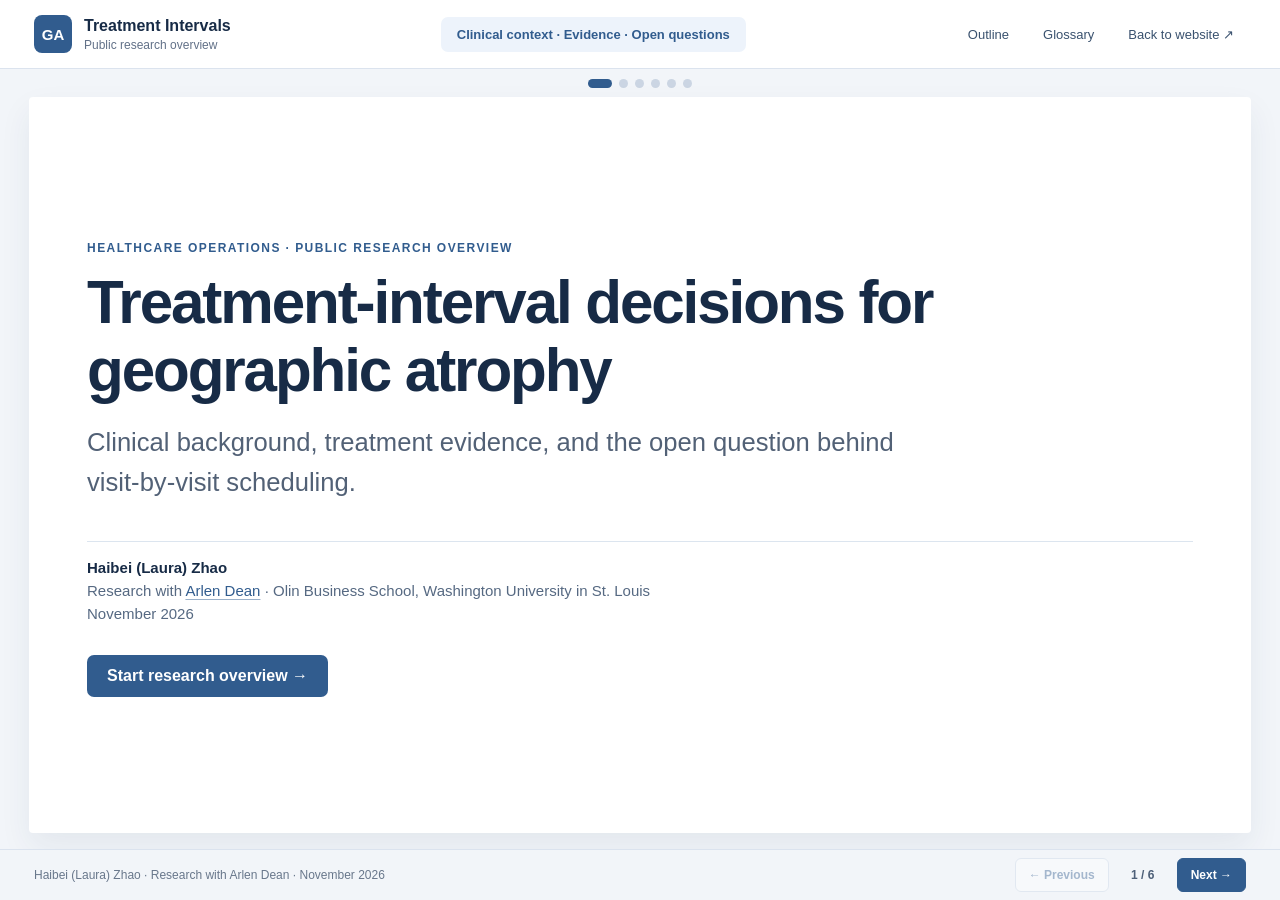
==== commit aa6c1454: "Keep public slide navigation visible" ====
--- a/research/healthcare-operations.html
+++ b/research/healthcare-operations.html
@@ -12,6 +12,7 @@
     :root{font-family:Inter,-apple-system,BlinkMacSystemFont,"Segoe UI",Arial,sans-serif;color:#172b46;background:#f2f5f9;font-synthesis:none}
     *{box-sizing:border-box}html{scroll-behavior:smooth}body{margin:0;min-width:320px}button{font:inherit}a{color:#315c8e;text-underline-offset:3px;text-decoration-color:#9bb1ca}a:hover{text-decoration-color:currentColor}button:focus-visible,a:focus-visible{outline:3px solid #e5a844;outline-offset:3px}.app{min-height:100svh;display:flex;flex-direction:column}.topbar{min-height:69px;padding:11px clamp(16px,3vw,34px);display:flex;align-items:center;justify-content:space-between;gap:20px;background:white;border-bottom:1px solid #dbe3ee}.brand{display:flex;align-items:center;gap:12px;color:#172b46;text-decoration:none;font-weight:700;font-size:16px;white-space:nowrap}.brand-mark{display:grid;place-items:center;width:38px;height:38px;background:#315c8e;color:white;border-radius:8px;font-size:15px}.brand-text small{display:block;font-size:12px;font-weight:400;color:#627188;margin-top:3px}.head-actions{display:flex;align-items:center;gap:10px}.head-actions button,.head-actions a{border:0;background:transparent;color:#3a526f;font-size:13px;padding:9px 12px;text-decoration:none;cursor:pointer;border-radius:6px}.head-actions button:hover,.head-actions a:hover{background:#edf3fa}.chapter{color:#315c8e;background:#edf3fb;padding:10px 16px;border-radius:7px;font-size:13px;font-weight:650}.dots{display:flex;align-items:center;justify-content:center;gap:7px;height:28px}.dot{width:9px;height:9px;padding:0;border-radius:50%;border:0;background:#cbd5e3;cursor:pointer}.dot[aria-current="true"]{width:24px;border-radius:9px;background:#315c8e}.dot:hover{background:#7897bc}.deck{flex:1;width:100%;padding:0 clamp(14px,2.3vw,34px) 10px;display:flex;align-items:stretch}.slide{background:#fff;border-radius:4px;box-shadow:0 14px 32px rgba(30,54,86,.07);padding:clamp(28px,3.8vw,55px) clamp(26px,4.5vw,66px);width:min(1400px,100%);margin:0 auto;min-height:530px;display:flex;flex-direction:column;animation:appear .22s ease-out}.slide[hidden]{display:none}@keyframes appear{from{opacity:.3;transform:translateY(5px)}to{opacity:1;transform:none}}.eyebrow{font-size:12px;letter-spacing:.12em;font-weight:700;text-transform:uppercase;color:#315c8e;margin:0 0 12px}.slide h1{font-size:clamp(33px,3.35vw,50px);letter-spacing:-.035em;line-height:1.17;margin:0 0 12px;font-weight:700}.subtitle{font-size:clamp(15px,1.3vw,18px);line-height:1.6;color:#526176;max-width:1050px;margin:0 0 26px}.slide h2{font-size:18px;line-height:1.3;margin:0 0 10px}.slide h3{font-size:16px;line-height:1.3;margin:0 0 8px}.slide p{line-height:1.55}.term{display:inline;padding:0;border:0;border-bottom:1px dotted #617d9e;color:inherit;background:none;cursor:help;font:inherit}.term:hover{color:#315c8e}.cover{justify-content:center}.cover h1{font-size:clamp(43px,5.1vw,72px);max-width:950px;line-height:1.13;margin:0 0 18px}.cover .subtitle{font-size:clamp(19px,2vw,26px);max-width:840px}.credit{border-top:1px solid #dce5ef;padding-top:20px;margin-top:36px;color:#566982;font-size:15px;line-height:1.7}.credit strong{color:#172b46}.start{align-self:flex-start;background:#315c8e;color:white;border:0;border-radius:7px;padding:12px 20px;font-weight:650;cursor:pointer;margin-top:28px}.start:hover{background:#204a7e}.pathway{display:flex;align-items:center;justify-content:center;gap:10px;margin:8px auto 25px;flex-wrap:wrap}.pathway span{background:#f5f7fa;border:1px solid #dce4ee;border-radius:7px;padding:9px 16px;font-size:14px;font-weight:650}.pathway span:last-child{background:#eaf1fa;border-color:#a9bdd4;color:#284c78}.pathway b{color:#8191a5}.grid{display:grid;grid-template-columns:repeat(2,minmax(0,1fr));gap:18px}.card{border:1px solid #d7e0ec;border-top:3px solid #7998bf;border-radius:5px;background:#f8fafd;padding:20px 22px;min-width:0}.card p{font-size:15px;margin:0 0 12px}.card p:last-child{margin-bottom:0}.card.green{background:#eef8f3;border-color:#c8dfd3;border-top-color:#6da68a}.card.blue{background:#edf3fb;border-color:#cbd9e9;border-top-color:#6c91c1}.card.warm{background:#fff8ec;border-color:#ead9b6;border-top-color:#cfa155}.bridge{border-left:3px solid #315c8e;background:#eef4fb;padding:13px 18px;border-radius:2px;margin:16px 0 0;font-size:15px;line-height:1.55}.sources{display:flex;flex-wrap:wrap;gap:7px 18px;font-size:12px;line-height:1.4;margin-top:auto;padding-top:15px;color:#6a778b}.sources a{white-space:normal}.small-note{color:#65758b;font-size:13px;line-height:1.5;margin:14px 0 0}.rate-label{font-size:12px;font-weight:650;margin:14px 0 9px;color:#3c4d62}.bar-row{display:grid;grid-template-columns:60px minmax(0,1fr) 35px;align-items:center;gap:8px;font-size:12px;margin:6px 0}.bar-track{height:8px;background:#e1e9f2;border-radius:3px;overflow:hidden}.bar-fill{display:block;height:100%;background:#557ba9;border-radius:3px}.bar-fill.sham{background:#94a7bd}.axis{display:flex;justify-content:space-between;margin:3px 36px 0 68px;color:#7a879a;font-size:10px}.cycle{display:grid;grid-template-columns:repeat(3,minmax(0,1fr));gap:18px;margin:6px 0 22px}.step{position:relative;border:1px solid #d7e0eb;border-top:3px solid #7998bf;background:#f8fafd;border-radius:5px;padding:19px 18px;min-width:0}.step:not(:last-child)::after{content:"→";position:absolute;right:-23px;top:46%;font-size:22px;color:#7690ae;z-index:1}.step strong{display:block;margin-bottom:8px}.step span{display:block;font-size:15px;line-height:1.55;color:#526176}.card .kicker{display:block;text-transform:uppercase;letter-spacing:.08em;font-size:11px;font-weight:700;color:#436a96;margin-bottom:8px}.literature{display:grid;grid-template-columns:repeat(3,minmax(0,1fr));gap:16px}.literature .card p{font-size:14px}.literature .card a{font-size:12px}.question{background:#eaf2fb;border-left:3px solid #315c8e;padding:16px 20px;margin:18px 0 0;border-radius:2px}.question h2{color:#315c8e;font-size:15px;margin:0 0 6px}.question p{margin:0;font-size:16px;line-height:1.6}.agenda{display:grid;grid-template-columns:repeat(3,minmax(0,1fr));gap:16px;margin:6px 0 18px}.agenda .card{min-height:170px}.agenda .card p{font-size:15px}.scope{font-size:13px;color:#62738b;background:#f5f7fa;border-left:3px solid #a6b6c9;padding:12px 16px;margin-top:auto}.footer{display:flex;justify-content:space-between;align-items:center;gap:20px;padding:12px clamp(16px,3vw,34px);font-size:12px;color:#68778b}.pager{display:flex;align-items:center;gap:10px}.pager button{border:1px solid #cad7e6;background:white;border-radius:6px;padding:9px 13px;color:#315c8e;cursor:pointer;font-weight:600}.pager button:hover:not(:disabled){background:#eaf1fa}.pager button:disabled{opacity:.4;cursor:default}.pager #next{background:#315c8e;border-color:#315c8e;color:#fff}.pager #next:hover:not(:disabled){background:#204a7e}.counter{min-width:48px;text-align:center;font-weight:700;color:#4e6079}.dialog{border:1px solid #b9cbe0;border-radius:10px;box-shadow:0 22px 75px rgba(14,32,57,.25);max-width:min(620px,calc(100vw - 32px));padding:28px}.dialog::backdrop{background:rgba(18,35,58,.45)}.dialog h2{font-size:23px;margin:0 0 12px}.dialog p{line-height:1.7;color:#526176}.dialog button.close{border:1px solid #c8d7e7;background:#f4f7fb;color:#315c8e;border-radius:5px;padding:8px 12px;cursor:pointer}.outline-list{display:grid;gap:8px;margin:20px 0}.outline-list button{text-align:left;border:1px solid #d7e0ec;background:#f7f9fc;border-radius:6px;color:#253c59;padding:11px 13px;cursor:pointer}.outline-list button:hover{background:#eaf1fa}@media(max-width:900px){.topbar{flex-wrap:wrap}.chapter{display:none}.slide{min-height:580px}.literature,.agenda{grid-template-columns:1fr}.literature .card,.agenda .card{min-height:0}.grid{grid-template-columns:1fr}.cycle{grid-template-columns:1fr}.step:not(:last-child)::after{content:"↓";right:16px;top:auto;bottom:-23px}.slide{padding:29px 24px}.sources{margin-top:10px}.footer{font-size:11px}}@media(max-width:550px){.topbar{gap:4px}.head-actions{margin-left:auto}.head-actions a{display:none}.head-actions button{padding:8px}.brand{font-size:14px}.slide h1{font-size:31px}.cover h1{font-size:42px}.subtitle{font-size:15px}.card{padding:16px}.bar-row{grid-template-columns:55px minmax(0,1fr) 28px}.footer>span{display:none}.footer{justify-content:flex-end}.pathway span{font-size:12px;padding:7px 9px}}@media(prefers-reduced-motion:reduce){html{scroll-behavior:auto}.slide{animation:none}}@media print{.topbar,.dots,.footer,.dialog{display:none!important}.deck{display:block;padding:0}.slide,.slide[hidden]{display:flex;min-height:90vh;box-shadow:none;break-after:page;animation:none}.slide:last-child{break-after:auto}}
     @media(min-width:901px){.slide{min-height:500px;padding-top:30px;padding-bottom:24px}.slide .subtitle{margin-bottom:18px}.pathway{margin:0 auto 17px}.card{padding:16px 18px}.bridge{margin-top:12px;padding:10px 14px}.sources{padding-top:10px}.question{margin-top:12px;padding:12px 16px}.credit{margin-top:20px;padding-top:14px}.start{margin-top:15px}.cover h1{font-size:clamp(41px,4.7vw,66px)}.footer{padding-top:8px;padding-bottom:8px}}
+    .app{padding-bottom:57px}.footer{position:fixed;left:0;right:0;bottom:0;z-index:5;background:#f2f5f9;border-top:1px solid #dbe3ee}
   </style>
 </head>
 <body>
